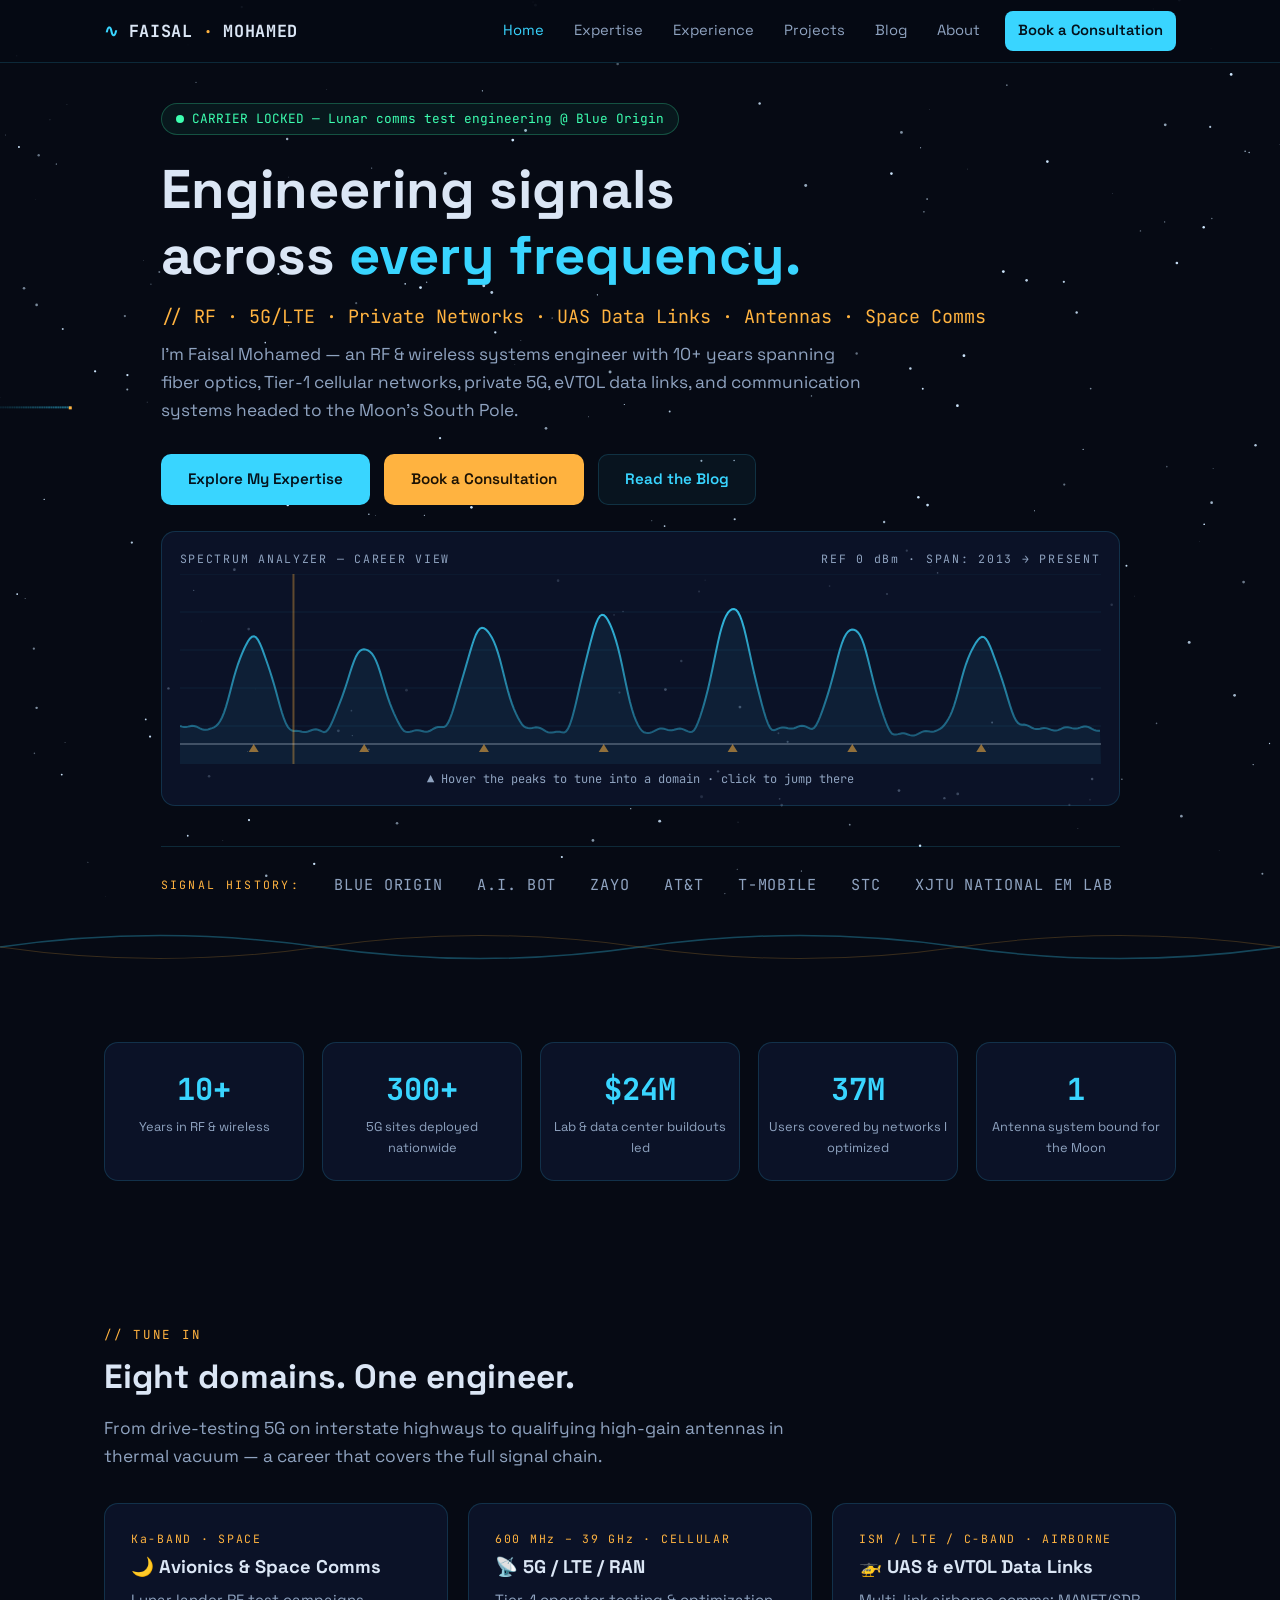
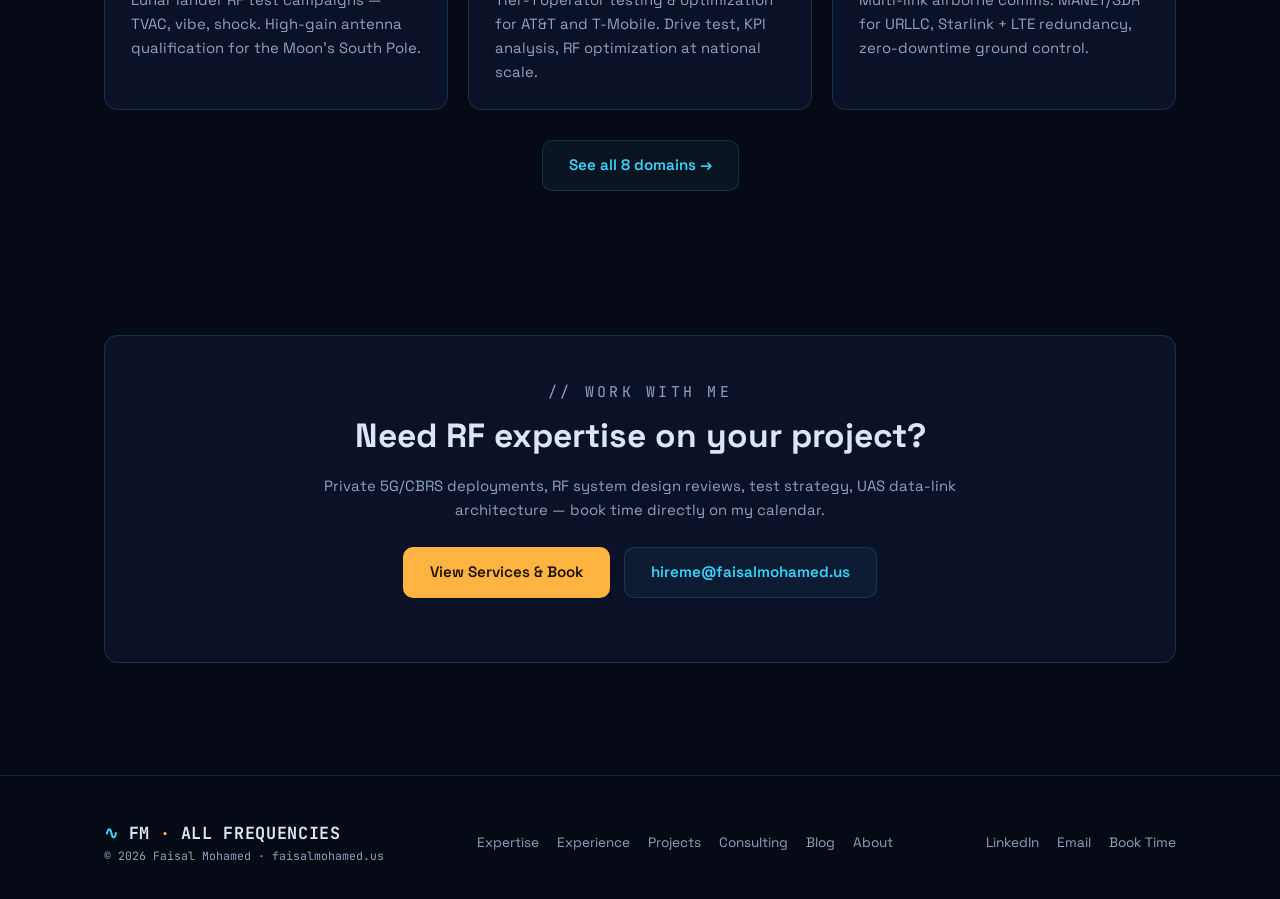
==== index.html @ cbfc1734 "Launch v1 — All Frequencies personal brand site" ====
<!DOCTYPE html>
<html lang="en">
<head>
<meta charset="UTF-8">
<meta name="viewport" content="width=device-width, initial-scale=1.0">
<title>Faisal Mohamed — RF &amp; Wireless Systems Engineer | All Frequencies</title>
<meta name="description" content="Faisal Mohamed — RF & Wireless Systems Engineer. 10+ years across 5G/LTE RAN, private networks & CBRS, UAS data links, antenna design, and lunar spacecraft communications. Consulting & engineering services.">
<meta property="og:title" content="Faisal Mohamed — All Frequencies">
<meta property="og:description" content="RF & Wireless Systems Engineer — from fiber optics to the Moon.">
<meta property="og:url" content="https://faisalmohamed.us/">
<meta property="og:type" content="website">
<link rel="preconnect" href="https://fonts.googleapis.com">
<link href="https://fonts.googleapis.com/css2?family=Space+Grotesk:wght@400;500;700&family=JetBrains+Mono:wght@400;700&display=swap" rel="stylesheet">
<link rel="stylesheet" href="style.css">
<script type="application/ld+json">
{
  "@context": "https://schema.org",
  "@type": "Person",
  "name": "Faisal Mohamed",
  "jobTitle": "RF & Wireless Systems Engineer",
  "url": "https://faisalmohamed.us",
  "email": "mailto:hireme@faisalmohamed.us",
  "sameAs": ["https://www.linkedin.com/in/faisal4allfrequencies"],
  "knowsAbout": ["RF Engineering","5G","LTE","CBRS","Antenna Design","Avionics Testing","EMI/EMC","Satellite Communications","UAS Data Links"]
}
</script>
</head>
<body>
<canvas id="starfield"></canvas>

<header class="site">
  <div class="wrap">
    <a class="logo" href="index.html"><span class="wave">∿</span>FAISAL<span class="dot">·</span>MOHAMED</a>
    <button id="navToggle" aria-label="Menu">☰</button>
    <nav class="main">
      <a href="index.html">Home</a>
      <a href="expertise.html">Expertise</a>
      <a href="experience.html">Experience</a>
      <a href="projects.html">Projects</a>
      <a href="blog.html">Blog</a>
      <a href="about.html">About</a>
      <a href="consulting.html" class="cta">Book a Consultation</a>
    </nav>
  </div>
</header>

<main>
  <!-- HERO -->
  <section class="hero">
    <div class="wrap">
      <span class="status">CARRIER LOCKED — Lunar comms test engineering @ Blue Origin</span>
      <h1>Engineering signals<br>across <span class="accent">every frequency.</span></h1>
      <p class="tagline">// RF · 5G/LTE · Private Networks · UAS Data Links · Antennas · Space Comms</p>
      <p class="lead">I'm Faisal Mohamed — an RF &amp; wireless systems engineer with 10+ years spanning fiber optics, Tier-1 cellular networks, private 5G, eVTOL data links, and communication systems headed to the Moon's South Pole.</p>
      <div class="btn-row">
        <a class="btn primary" href="expertise.html">Explore My Expertise</a>
        <a class="btn amber" href="consulting.html">Book a Consultation</a>
        <a class="btn ghost" href="blog.html">Read the Blog</a>
      </div>

      <div class="spectrum-box">
        <div class="label"><span>SPECTRUM ANALYZER — CAREER VIEW</span><span>REF 0 dBm · SPAN: 2013 → PRESENT</span></div>
        <canvas id="spectrum"></canvas>
        <div id="bandTip"></div>
        <div class="spectrum-hint">▲ Hover the peaks to tune into a domain · click to jump there</div>
      </div>

      <div class="employers">
        <span class="lbl">Signal history:</span>
        <span>BLUE ORIGIN</span><span>A.I. BOT</span><span>ZAYO</span><span>AT&amp;T</span><span>T-MOBILE</span><span>STC</span><span>XJTU NATIONAL EM LAB</span>
      </div>
    </div>
  </section>

  <div class="wave-divider"><svg viewBox="0 0 1200 46" preserveAspectRatio="none"><path d="M0,23 Q75,0 150,23 T300,23 T450,23 T600,23 T750,23 T900,23 T1050,23 T1200,23" fill="none" stroke="#39d5ff" stroke-width="1.5" opacity="0.6"/><path d="M0,23 Q75,46 150,23 T300,23 T450,23 T600,23 T750,23 T900,23 T1050,23 T1200,23" fill="none" stroke="#ffb340" stroke-width="1" opacity="0.4"/></svg></div>

  <!-- STATS -->
  <section>
    <div class="wrap">
      <div class="stats reveal">
        <div class="stat"><div class="num">10+</div><div class="lbl">Years in RF &amp; wireless</div></div>
        <div class="stat"><div class="num">300+</div><div class="lbl">5G sites deployed nationwide</div></div>
        <div class="stat"><div class="num">$24M</div><div class="lbl">Lab &amp; data center buildouts led</div></div>
        <div class="stat"><div class="num">37M</div><div class="lbl">Users covered by networks I optimized</div></div>
        <div class="stat"><div class="num">1</div><div class="lbl">Antenna system bound for the Moon</div></div>
      </div>
    </div>
  </section>

  <!-- DOMAIN PREVIEW -->
  <section>
    <div class="wrap">
      <p class="kicker">// Tune In</p>
      <h2>Eight domains. One engineer.</h2>
      <p class="lead" style="margin-bottom:32px">From drive-testing 5G on interstate highways to qualifying high-gain antennas in thermal vacuum — a career that covers the full signal chain.</p>
      <div class="grid cols-3">
        <a class="card reveal" href="expertise.html#space" style="color:inherit;text-decoration:none">
          <div class="freq">Ka-BAND · SPACE</div>
          <h3>🌙 Avionics &amp; Space Comms</h3>
          <p>Lunar lander RF test campaigns — TVAC, vibe, shock. High-gain antenna qualification for the Moon's South Pole.</p>
        </a>
        <a class="card reveal" href="expertise.html#ran" style="color:inherit;text-decoration:none">
          <div class="freq">600 MHz – 39 GHz · CELLULAR</div>
          <h3>📡 5G / LTE / RAN</h3>
          <p>Tier-1 operator testing &amp; optimization for AT&amp;T and T-Mobile. Drive test, KPI analysis, RF optimization at national scale.</p>
        </a>
        <a class="card reveal" href="expertise.html#uas" style="color:inherit;text-decoration:none">
          <div class="freq">ISM / LTE / C-BAND · AIRBORNE</div>
          <h3>🚁 UAS &amp; eVTOL Data Links</h3>
          <p>Multi-link airborne comms: MANET/SDR for URLLC, Starlink + LTE redundancy, zero-downtime ground control.</p>
        </a>
      </div>
      <div style="text-align:center;margin-top:30px"><a class="btn ghost" href="expertise.html">See all 8 domains →</a></div>
    </div>
  </section>

  <!-- CONSULT strip -->
  <section>
    <div class="wrap">
      <div class="card reveal" style="text-align:center;padding:44px 26px">
        <p class="kicker">// Work With Me</p>
        <h2>Need RF expertise on your project?</h2>
        <p class="lead" style="margin:0 auto 26px">Private 5G/CBRS deployments, RF system design reviews, test strategy, UAS data-link architecture — book time directly on my calendar.</p>
        <div class="btn-row" style="justify-content:center">
          <a class="btn amber" href="consulting.html">View Services &amp; Book</a>
          <a class="btn ghost" href="mailto:hireme@faisalmohamed.us">hireme@faisalmohamed.us</a>
        </div>
      </div>
    </div>
  </section>
</main>

<footer class="site">
  <div class="wrap">
    <div>
      <div class="logo"><span class="wave">∿</span>FM<span class="dot">·</span>ALL FREQUENCIES</div>
      <div class="fine">© 2026 Faisal Mohamed · faisalmohamed.us</div>
    </div>
    <nav>
      <a href="expertise.html">Expertise</a>
      <a href="experience.html">Experience</a>
      <a href="projects.html">Projects</a>
      <a href="consulting.html">Consulting</a>
      <a href="blog.html">Blog</a>
      <a href="about.html">About</a>
    </nav>
    <nav>
      <a href="https://www.linkedin.com/in/faisal4allfrequencies" target="_blank" rel="noopener">LinkedIn</a>
      <a href="mailto:hireme@faisalmohamed.us">Email</a>
      <a href="https://outlook.office.com/bookwithme/user/b26dcd0c47854907a6004867aa557a21@faisalmohamed.us" target="_blank" rel="noopener">Book Time</a>
    </nav>
  </div>
</footer>

<script src="main.js"></script>
<script src="spectrum.js"></script>
</body>
</html>
---- style.css ----
/* ============================================================
   faisalmohamed.us — "All Frequencies" theme
   Dark space / RF spectrum design system
   ============================================================ */

:root {
  --bg: #060a14;
  --bg-2: #0a1020;
  --bg-3: #0e1730;
  --panel: rgba(14, 23, 48, 0.72);
  --line: rgba(57, 213, 255, 0.16);
  --cyan: #39d5ff;
  --cyan-dim: rgba(57, 213, 255, 0.55);
  --amber: #ffb340;
  --green: #3dffb0;
  --text: #dbe6f5;
  --text-dim: #8fa3c0;
  --mono: "JetBrains Mono", ui-monospace, "Cascadia Mono", Consolas, monospace;
  --sans: "Space Grotesk", system-ui, -apple-system, "Segoe UI", sans-serif;
  --radius: 14px;
  --maxw: 1120px;
}

* { margin: 0; padding: 0; box-sizing: border-box; }

html { scroll-behavior: smooth; }

body {
  background: var(--bg);
  color: var(--text);
  font-family: var(--sans);
  line-height: 1.6;
  overflow-x: hidden;
}

::selection { background: var(--cyan); color: #04121c; }

a { color: var(--cyan); text-decoration: none; }
a:hover { text-decoration: underline; }

/* ---------- Starfield canvas ---------- */
#starfield {
  position: fixed;
  inset: 0;
  z-index: -1;
  display: block;
}

/* ---------- Layout ---------- */
.wrap { max-width: var(--maxw); margin: 0 auto; padding: 0 24px; }

section { padding: 72px 0; position: relative; }

/* ---------- Header / nav ---------- */
header.site {
  position: sticky;
  top: 0;
  z-index: 50;
  backdrop-filter: blur(12px);
  background: rgba(6, 10, 20, 0.78);
  border-bottom: 1px solid var(--line);
}
header.site .wrap {
  display: flex;
  align-items: center;
  justify-content: space-between;
  height: 62px;
}
.logo {
  font-family: var(--mono);
  font-weight: 700;
  font-size: 1.05rem;
  letter-spacing: 0.04em;
  color: var(--text);
  display: flex;
  align-items: center;
  gap: 10px;
}
.logo:hover { text-decoration: none; }
.logo .wave { color: var(--cyan); }
.logo .dot { color: var(--amber); }

nav.main { display: flex; gap: 4px; align-items: center; }
nav.main a {
  color: var(--text-dim);
  font-size: 0.92rem;
  padding: 8px 13px;
  border-radius: 8px;
  transition: color 0.2s, background 0.2s;
}
nav.main a:hover { color: var(--cyan); background: rgba(57,213,255,0.07); text-decoration: none; }
nav.main a.active { color: var(--cyan); }
nav.main a.cta {
  color: #04121c;
  background: var(--cyan);
  font-weight: 600;
  margin-left: 8px;
}
nav.main a.cta:hover { background: #6ee2ff; color: #04121c; }

/* Mobile nav */
#navToggle { display: none; background: none; border: 1px solid var(--line); color: var(--cyan); font-size: 1.2rem; padding: 4px 12px; border-radius: 8px; cursor: pointer; }
@media (max-width: 860px) {
  #navToggle { display: block; }
  nav.main {
    display: none;
    position: absolute;
    top: 62px; left: 0; right: 0;
    flex-direction: column;
    align-items: stretch;
    background: rgba(6,10,20,0.97);
    border-bottom: 1px solid var(--line);
    padding: 12px 20px 18px;
  }
  nav.main.open { display: flex; }
  nav.main a.cta { margin-left: 0; text-align: center; margin-top: 6px; }
}

/* ---------- Type ---------- */
h1, h2, h3 { line-height: 1.2; font-weight: 700; }
h1 { font-size: clamp(2rem, 5vw, 3.4rem); }
h2 { font-size: clamp(1.5rem, 3vw, 2.1rem); margin-bottom: 18px; }
h3 { font-size: 1.15rem; }

.kicker {
  font-family: var(--mono);
  font-size: 0.78rem;
  letter-spacing: 0.22em;
  text-transform: uppercase;
  color: var(--amber);
  margin-bottom: 12px;
}
.lead { color: var(--text-dim); font-size: 1.08rem; max-width: 700px; }

/* ---------- Hero ---------- */
.hero {
  min-height: calc(100vh - 62px);
  display: flex;
  flex-direction: column;
  justify-content: center;
  padding: 40px 0 0;
}
.hero .status {
  display: inline-flex;
  align-items: center;
  gap: 8px;
  font-family: var(--mono);
  font-size: 0.8rem;
  color: var(--green);
  border: 1px solid rgba(61,255,176,0.25);
  background: rgba(61,255,176,0.06);
  padding: 5px 14px;
  border-radius: 100px;
  width: fit-content;
  margin-bottom: 22px;
}
.hero .status::before {
  content: "";
  width: 8px; height: 8px;
  border-radius: 50%;
  background: var(--green);
  animation: pulse 2s infinite;
}
@keyframes pulse { 0%,100% { opacity: 1; } 50% { opacity: 0.35; } }

.hero h1 .accent { color: var(--cyan); }
.hero .tagline {
  font-family: var(--mono);
  color: var(--amber);
  margin: 14px 0 10px;
  font-size: clamp(0.95rem, 2vw, 1.15rem);
}
.hero .lead { margin-bottom: 30px; }

.btn-row { display: flex; gap: 14px; flex-wrap: wrap; margin-bottom: 20px; }
.btn {
  display: inline-block;
  padding: 12px 26px;
  border-radius: 10px;
  font-weight: 600;
  font-size: 0.95rem;
  transition: transform 0.15s, box-shadow 0.2s, background 0.2s;
  border: 1px solid transparent;
}
.btn:hover { text-decoration: none; transform: translateY(-2px); }
.btn.primary { background: var(--cyan); color: #04121c; }
.btn.primary:hover { box-shadow: 0 6px 24px rgba(57,213,255,0.35); }
.btn.ghost { border-color: var(--line); color: var(--cyan); background: rgba(57,213,255,0.05); }
.btn.amber { background: var(--amber); color: #1c1204; }
.btn.amber:hover { box-shadow: 0 6px 24px rgba(255,179,64,0.35); }

/* ---------- Spectrum analyzer hero nav ---------- */
.spectrum-box {
  margin-top: 26px;
  border: 1px solid var(--line);
  border-radius: var(--radius);
  background: var(--panel);
  padding: 18px 18px 8px;
  position: relative;
}
.spectrum-box .label {
  font-family: var(--mono);
  font-size: 0.72rem;
  color: var(--text-dim);
  letter-spacing: 0.15em;
  display: flex;
  justify-content: space-between;
  margin-bottom: 6px;
}
#spectrum { width: 100%; height: 190px; display: block; cursor: pointer; }
.spectrum-hint {
  text-align: center;
  font-family: var(--mono);
  font-size: 0.75rem;
  color: var(--text-dim);
  padding: 6px 0 8px;
}
#bandTip {
  position: absolute;
  pointer-events: none;
  background: #04121c;
  border: 1px solid var(--cyan);
  color: var(--cyan);
  font-family: var(--mono);
  font-size: 0.78rem;
  padding: 6px 12px;
  border-radius: 8px;
  transform: translate(-50%, -130%);
  white-space: nowrap;
  opacity: 0;
  transition: opacity 0.15s;
  z-index: 5;
}

/* ---------- Employer strip ---------- */
.employers {
  display: flex;
  flex-wrap: wrap;
  gap: 12px 34px;
  align-items: center;
  padding: 26px 0;
  border-top: 1px solid var(--line);
  margin-top: 40px;
}
.employers span {
  font-family: var(--mono);
  color: var(--text-dim);
  font-size: 0.95rem;
  letter-spacing: 0.06em;
}
.employers .lbl { font-size: 0.72rem; text-transform: uppercase; letter-spacing: 0.2em; color: var(--amber); }

/* ---------- Cards ---------- */
.grid { display: grid; gap: 20px; }
.grid.cols-3 { grid-template-columns: repeat(auto-fill, minmax(300px, 1fr)); }
.grid.cols-2 { grid-template-columns: repeat(auto-fill, minmax(400px, 1fr)); }
@media (max-width: 640px) { .grid.cols-2 { grid-template-columns: 1fr; } }

.card {
  background: var(--panel);
  border: 1px solid var(--line);
  border-radius: var(--radius);
  padding: 26px;
  transition: transform 0.2s, border-color 0.2s, box-shadow 0.25s;
  position: relative;
  overflow: hidden;
}
.card:hover {
  transform: translateY(-4px);
  border-color: rgba(57,213,255,0.45);
  box-shadow: 0 10px 40px rgba(57,213,255,0.08);
}
.card .freq {
  font-family: var(--mono);
  font-size: 0.72rem;
  color: var(--amber);
  letter-spacing: 0.15em;
  margin-bottom: 8px;
}
.card h3 { margin-bottom: 10px; }
.card p { color: var(--text-dim); font-size: 0.93rem; }
.card .tools {
  margin-top: 14px;
  display: flex;
  flex-wrap: wrap;
  gap: 6px;
}
.tag {
  font-family: var(--mono);
  font-size: 0.68rem;
  color: var(--cyan-dim);
  border: 1px solid var(--line);
  padding: 3px 9px;
  border-radius: 100px;
}

/* RSSI signal-strength meter */
.rssi { display: flex; gap: 4px; align-items: flex-end; height: 26px; margin-top: 16px; }
.rssi i {
  width: 9px;
  background: rgba(57,213,255,0.15);
  border-radius: 2px;
  transition: background 0.4s;
}
.rssi i:nth-child(1){height:20%} .rssi i:nth-child(2){height:40%}
.rssi i:nth-child(3){height:60%} .rssi i:nth-child(4){height:80%}
.rssi i:nth-child(5){height:100%}
.rssi.lit i.on { background: var(--green); box-shadow: 0 0 8px rgba(61,255,176,0.5); }
.rssi-lbl { font-family: var(--mono); font-size: 0.68rem; color: var(--text-dim); margin-left: 8px; }

/* ---------- Waveform divider ---------- */
.wave-divider { width: 100%; height: 46px; overflow: hidden; opacity: 0.5; }
.wave-divider svg { width: 200%; height: 100%; animation: waveslide 9s linear infinite; }
@keyframes waveslide { from { transform: translateX(0); } to { transform: translateX(-50%); } }
@media (prefers-reduced-motion: reduce) {
  .wave-divider svg { animation: none; }
  html { scroll-behavior: auto; }
}

/* ---------- Timeline ---------- */
.timeline { position: relative; margin-left: 18px; }
.timeline::before {
  content: "";
  position: absolute;
  left: 0; top: 6px; bottom: 6px;
  width: 2px;
  background: linear-gradient(var(--cyan), var(--amber));
  opacity: 0.35;
}
.tnode {
  position: relative;
  padding: 0 0 42px 34px;
  opacity: 0;
  transform: translateY(24px);
  transition: opacity 0.6s, transform 0.6s;
}
.tnode.vis { opacity: 1; transform: none; }
.tnode::before {
  content: "";
  position: absolute;
  left: -7px; top: 6px;
  width: 14px; height: 14px;
  border-radius: 50%;
  background: var(--bg);
  border: 3px solid var(--cyan);
  box-shadow: 0 0 12px rgba(57,213,255,0.6);
}
.tnode .period { font-family: var(--mono); font-size: 0.78rem; color: var(--amber); }
.tnode h3 { margin: 4px 0 2px; }
.tnode .org { color: var(--cyan); font-size: 0.95rem; margin-bottom: 10px; }
.tnode ul { margin: 8px 0 0 18px; color: var(--text-dim); font-size: 0.93rem; }
.tnode li { margin-bottom: 5px; }

/* ---------- Filter bar ---------- */
.filterbar { display: flex; gap: 10px; flex-wrap: wrap; margin-bottom: 28px; }
.filterbar button {
  font-family: var(--mono);
  font-size: 0.8rem;
  background: none;
  border: 1px solid var(--line);
  color: var(--text-dim);
  padding: 7px 16px;
  border-radius: 100px;
  cursor: pointer;
  transition: all 0.2s;
}
.filterbar button:hover { color: var(--cyan); border-color: var(--cyan-dim); }
.filterbar button.active { background: var(--cyan); color: #04121c; border-color: var(--cyan); font-weight: 700; }

/* ---------- Placeholder blocks ---------- */
.placeholder {
  border: 2px dashed rgba(255,179,64,0.35);
  border-radius: var(--radius);
  padding: 34px 26px;
  text-align: center;
  color: var(--text-dim);
  background: rgba(255,179,64,0.03);
}
.placeholder .ph-icon { font-size: 1.6rem; margin-bottom: 8px; display: block; }
.placeholder strong { color: var(--amber); font-family: var(--mono); font-size: 0.85rem; letter-spacing: 0.1em; }

/* ---------- Forms ---------- */
form.contact { display: grid; gap: 14px; max-width: 560px; }
form.contact input, form.contact textarea {
  background: var(--bg-2);
  border: 1px solid var(--line);
  border-radius: 10px;
  padding: 13px 16px;
  color: var(--text);
  font-family: var(--sans);
  font-size: 0.95rem;
}
form.contact input:focus, form.contact textarea:focus {
  outline: none;
  border-color: var(--cyan);
  box-shadow: 0 0 0 3px rgba(57,213,255,0.12);
}

/* ---------- Blog list ---------- */
.post-item {
  display: block;
  padding: 24px 26px;
  border: 1px solid var(--line);
  border-radius: var(--radius);
  background: var(--panel);
  margin-bottom: 16px;
  transition: transform 0.2s, border-color 0.2s;
  color: var(--text);
}
.post-item:hover { transform: translateX(6px); border-color: var(--cyan-dim); text-decoration: none; }
.post-item .meta { font-family: var(--mono); font-size: 0.75rem; color: var(--amber); margin-bottom: 6px; }
.post-item p { color: var(--text-dim); font-size: 0.92rem; margin-top: 6px; }

/* Article body */
.article { max-width: 760px; }
.article h1 { margin-bottom: 8px; }
.article .meta { font-family: var(--mono); color: var(--amber); font-size: 0.8rem; margin-bottom: 30px; }
.article-body h2 { margin-top: 34px; }
.article-body p { margin: 16px 0; color: var(--text); }
.article-body code { font-family: var(--mono); background: var(--bg-3); padding: 2px 7px; border-radius: 6px; font-size: 0.88em; color: var(--cyan); }
.article-body pre { background: var(--bg-3); padding: 18px; border-radius: 10px; overflow-x: auto; border: 1px solid var(--line); }
.article-body blockquote { border-left: 3px solid var(--amber); padding-left: 18px; color: var(--text-dim); margin: 18px 0; }
.article-body ul, .article-body ol { margin: 14px 0 14px 24px; color: var(--text); }

/* ---------- Gallery ---------- */
.gallery { display: grid; grid-template-columns: repeat(auto-fill, minmax(220px, 1fr)); gap: 14px; }
.gallery .ph-tile {
  aspect-ratio: 4/3;
  border: 2px dashed rgba(255,179,64,0.3);
  border-radius: 12px;
  display: flex;
  align-items: center;
  justify-content: center;
  color: var(--text-dim);
  font-family: var(--mono);
  font-size: 0.75rem;
  background: rgba(255,179,64,0.02);
}

/* ---------- Stats strip ---------- */
.stats { display: grid; grid-template-columns: repeat(auto-fit, minmax(160px, 1fr)); gap: 18px; }
.stat {
  text-align: center;
  padding: 22px 10px;
  border: 1px solid var(--line);
  border-radius: var(--radius);
  background: var(--panel);
}
.stat .num { font-family: var(--mono); font-size: 1.9rem; font-weight: 700; color: var(--cyan); }
.stat .lbl { font-size: 0.8rem; color: var(--text-dim); margin-top: 4px; }

/* ---------- Footer ---------- */
footer.site {
  border-top: 1px solid var(--line);
  padding: 44px 0 34px;
  margin-top: 40px;
  background: rgba(6,10,20,0.6);
}
footer.site .wrap { display: flex; flex-wrap: wrap; justify-content: space-between; gap: 24px; align-items: center; }
footer.site .fine { font-family: var(--mono); font-size: 0.72rem; color: var(--text-dim); }
footer.site nav { display: flex; gap: 18px; flex-wrap: wrap; }
footer.site nav a { color: var(--text-dim); font-size: 0.85rem; }
footer.site nav a:hover { color: var(--cyan); }

/* ---------- Scroll reveal ---------- */
.reveal { opacity: 0; transform: translateY(26px); transition: opacity 0.7s, transform 0.7s; }
.reveal.vis { opacity: 1; transform: none; }
@media (prefers-reduced-motion: reduce) {
  .reveal, .tnode { opacity: 1 !important; transform: none !important; transition: none; }
}

/* ---------- 404 terminal ---------- */
.terminal {
  max-width: 640px;
  margin: 10vh auto;
  background: #030710;
  border: 1px solid var(--line);
  border-radius: 12px;
  font-family: var(--mono);
  overflow: hidden;
}
.terminal .bar { background: var(--bg-3); padding: 8px 14px; font-size: 0.75rem; color: var(--text-dim); }
.terminal .body { padding: 26px; font-size: 0.9rem; line-height: 1.9; }
.terminal .body .err { color: #ff5c6a; }
.terminal .body .ok { color: var(--green); }
.terminal .cursor { display: inline-block; width: 9px; height: 17px; background: var(--cyan); animation: pulse 1s infinite; vertical-align: text-bottom; }
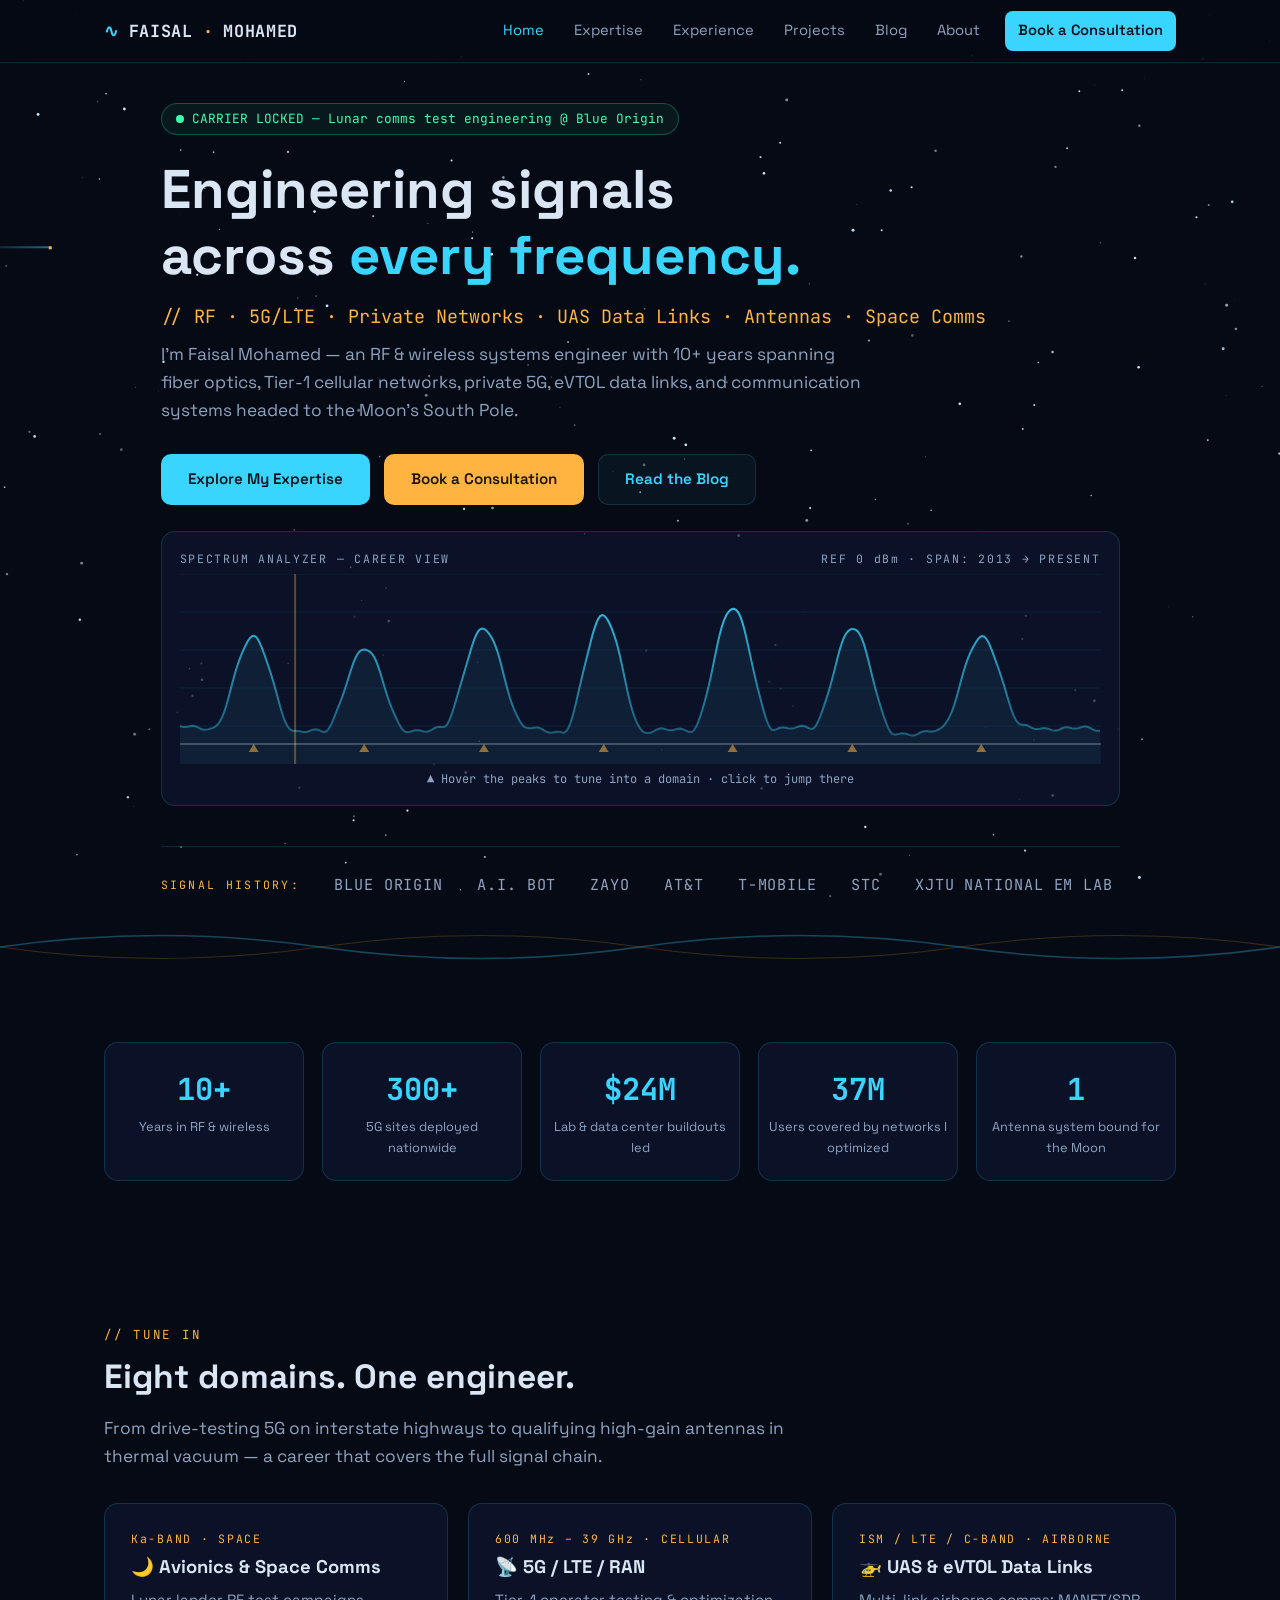
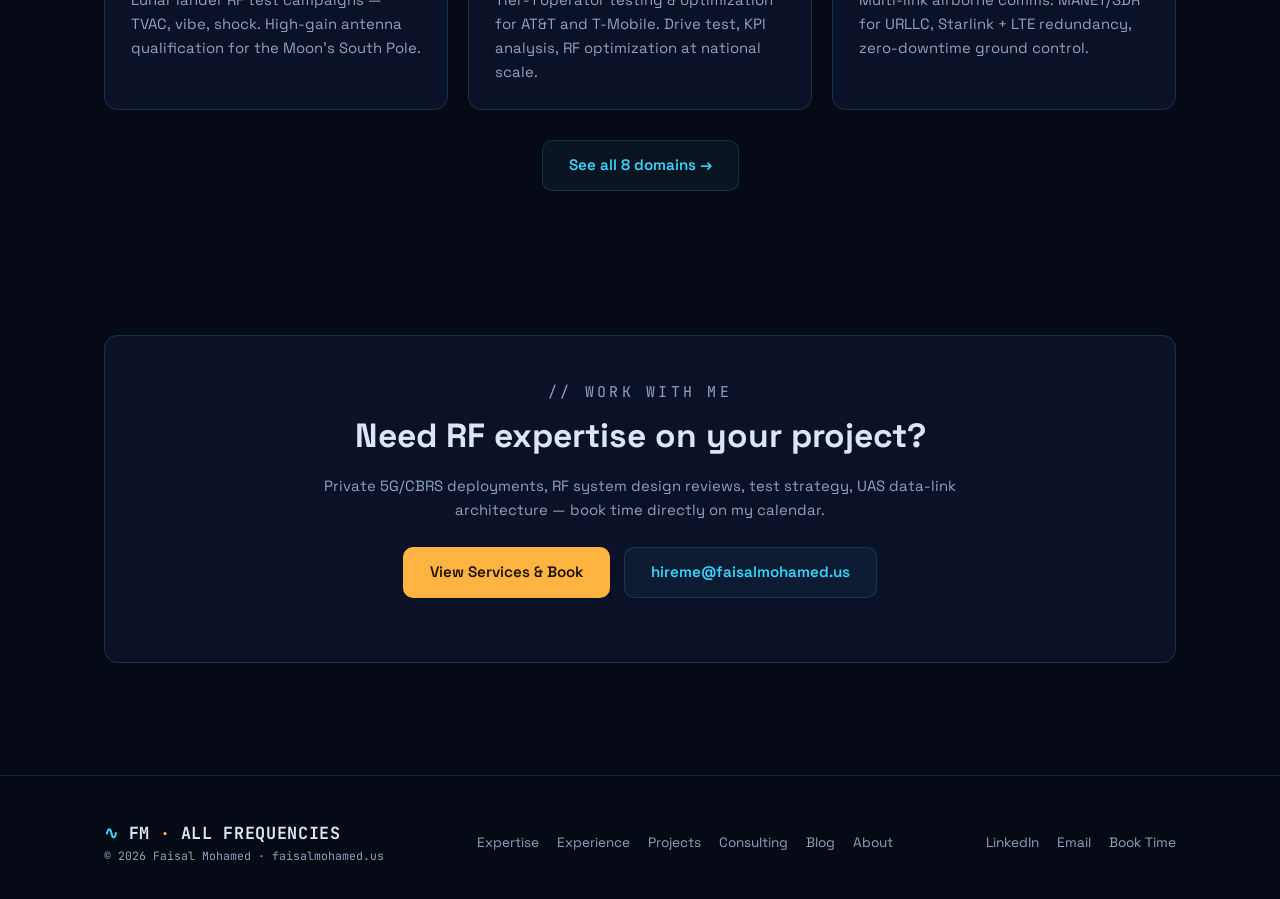
==== commit 9bc08b28: "Update booking links to full Book with Me URL" ====
--- a/index.html
+++ b/index.html
@@ -147,7 +147,7 @@
     <nav>
       <a href="https://www.linkedin.com/in/faisal4allfrequencies" target="_blank" rel="noopener">LinkedIn</a>
       <a href="mailto:hireme@faisalmohamed.us">Email</a>
-      <a href="https://outlook.office.com/bookwithme/user/b26dcd0c47854907a6004867aa557a21@faisalmohamed.us" target="_blank" rel="noopener">Book Time</a>
+      <a href="https://outlook.office.com/bookwithme/user/b26dcd0c47854907a6004867aa557a21@faisalmohamed.us?anonymous&amp;ismsaljsauthenabled&amp;ep=pcard" target="_blank" rel="noopener">Book Time</a>
     </nav>
   </div>
 </footer>
